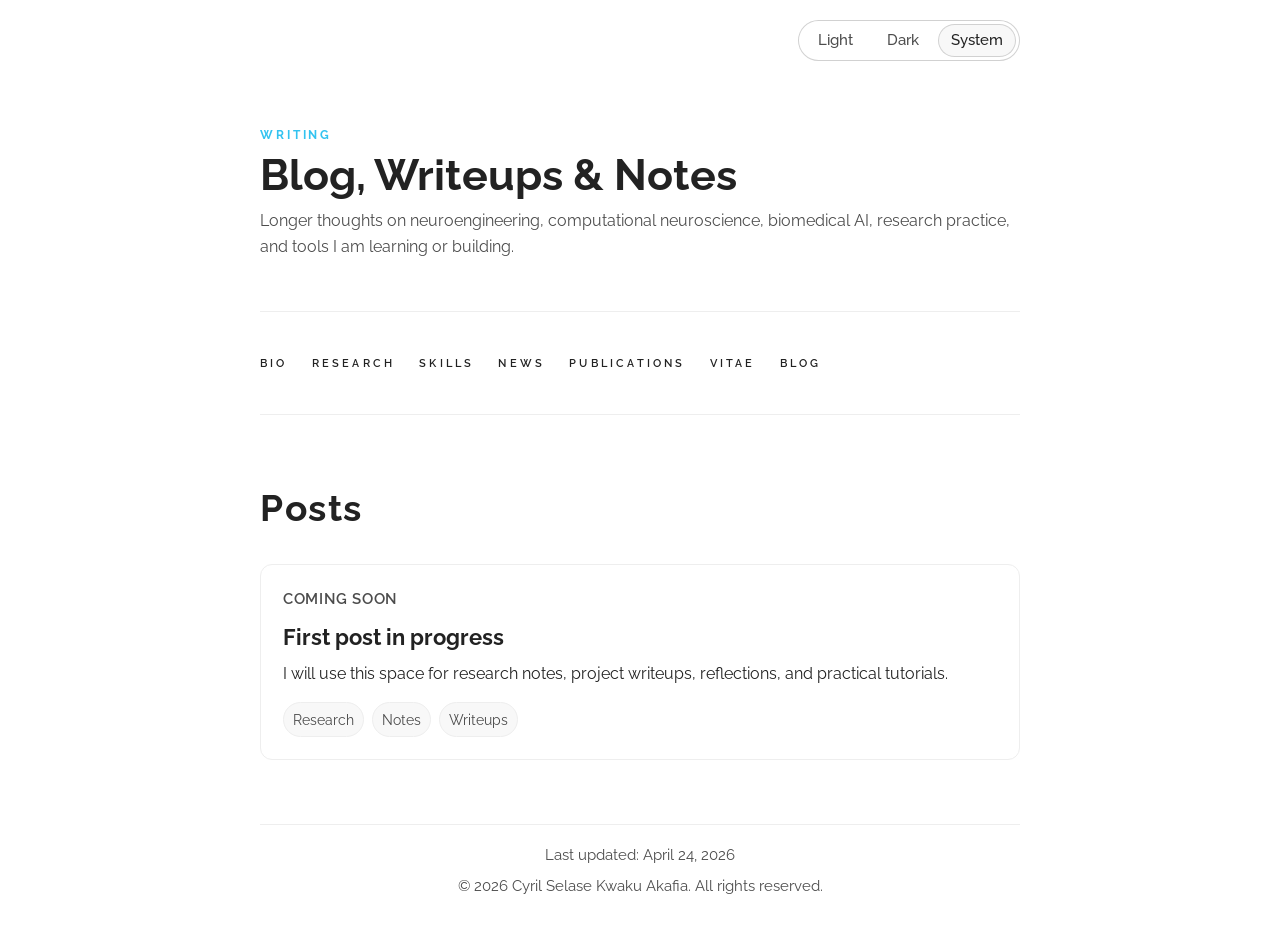
==== blog.html @ ffa727c6 "Add blog page and site sections" ====
<!DOCTYPE html>
<html lang="en">
<head>
  <meta charset="utf-8">
  <meta name="viewport" content="width=device-width, initial-scale=1">
  <title>Blog | Cyril Akafia</title>
  <meta name="description" content="Long-form notes, writeups, and articles by Cyril Akafia on neuroengineering, computational neuroscience, biomedical AI, and research life.">
  <meta name="author" content="Cyril Selase Kwaku Akafia">
  <meta name="theme-color" content="#ffffff">
  <link rel="canonical" href="https://cyrilakafia.github.io/blog.html">
  <meta property="og:type" content="website">
  <meta property="og:title" content="Blog | Cyril Akafia">
  <meta property="og:description" content="Long-form notes, writeups, and articles on neuroengineering, computational neuroscience, biomedical AI, and research life.">
  <meta property="og:url" content="https://cyrilakafia.github.io/blog.html">
  <meta property="og:image" content="https://cyrilakafia.github.io/assets/og-image.png">
  <meta property="og:image:type" content="image/png">
  <meta property="og:image:width" content="1200">
  <meta property="og:image:height" content="630">
  <meta property="og:image:alt" content="Illustrated portrait of Cyril Akafia">
  <meta name="twitter:card" content="summary_large_image">
  <meta name="twitter:title" content="Blog | Cyril Akafia">
  <meta name="twitter:description" content="Long-form notes, writeups, and articles on neuroengineering, computational neuroscience, biomedical AI, and research life.">
  <meta name="twitter:image" content="https://cyrilakafia.github.io/assets/og-image.png">
  <meta name="twitter:image:alt" content="Illustrated portrait of Cyril Akafia">
  <script>
    (() => {
      const resolveTheme = (choice, prefersDark) => {
        if (choice === "light" || choice === "dark") {
          return choice;
        }

        return prefersDark ? "dark" : "light";
      };

      try {
        const storedTheme = localStorage.getItem("theme");
        const prefersDark = window.matchMedia("(prefers-color-scheme: dark)").matches;
        const themeChoice = ["light", "dark", "system"].includes(storedTheme) ? storedTheme : "system";
        const theme = resolveTheme(themeChoice, prefersDark);
        document.documentElement.dataset.themeChoice = themeChoice;
        document.documentElement.dataset.theme = theme;
        const themeMeta = document.querySelector('meta[name="theme-color"]');
        if (themeMeta) {
          themeMeta.setAttribute("content", theme === "dark" ? "#0f1419" : "#ffffff");
        }
      } catch (error) {
        document.documentElement.dataset.themeChoice = "system";
        document.documentElement.dataset.theme = "light";
      }
    })();
  </script>
  <link rel="preconnect" href="https://fonts.googleapis.com">
  <link rel="preconnect" href="https://fonts.gstatic.com" crossorigin>
  <link href="https://fonts.googleapis.com/css2?family=Raleway:wght@300;400;500;600;700&display=swap" rel="stylesheet">
  <link rel="icon" type="image/png" href="assets/favicon.png">
  <link rel="shortcut icon" type="image/png" href="assets/favicon.png">
  <link rel="apple-touch-icon" href="assets/favicon.png">
  <link rel="stylesheet" href="styles.css">
  <script src="script.js" defer></script>
</head>
<body>
  <a class="skip-link" href="#main">Skip to content</a>
  <div class="site-container">
    <div class="site-actions">
      <div class="theme-switcher" role="group" aria-label="Color theme">
        <button class="theme-option" data-theme-choice="light" type="button" aria-pressed="false">Light</button>
        <button class="theme-option" data-theme-choice="dark" type="button" aria-pressed="false">Dark</button>
        <button class="theme-option" data-theme-choice="system" type="button" aria-pressed="false">System</button>
      </div>
    </div>

    <header class="page-header">
      <p class="eyebrow">Writing</p>
      <h1>Blog, Writeups & Notes</h1>
      <p class="intro-note">Longer thoughts on neuroengineering, computational neuroscience, biomedical AI, research practice, and tools I am learning or building.</p>
    </header>

    <nav class="site-nav">
      <a href="index.html#bio">Bio</a>
      <a href="index.html#research">Research</a>
      <a href="index.html#skills">Skills</a>
      <a href="index.html#news">News</a>
      <a href="index.html#publications">Publications</a>
      <a href="index.html#resume">Vitae</a>
      <a href="blog.html" aria-current="page">Blog</a>
    </nav>

    <main id="main">
      <section class="section">
        <h2>Posts</h2>
        <div class="post-list">
          <article class="post-card">
            <p class="post-meta">Coming soon</p>
            <h3>First post in progress</h3>
            <p>I will use this space for research notes, project writeups, reflections, and practical tutorials.</p>
            <ul class="tag-list">
              <li>Research</li>
              <li>Notes</li>
              <li>Writeups</li>
            </ul>
          </article>
        </div>

        <!--
          To add a new post preview, copy this block into .post-list:

          <article class="post-card">
            <p class="post-meta">Month Day, Year</p>
            <h3><a href="posts/my-post.html">Post title</a></h3>
            <p>One or two sentence summary of the post.</p>
            <ul class="tag-list">
              <li>Tag</li>
              <li>Tag</li>
            </ul>
          </article>

          If the post is long, create a separate HTML file such as posts/my-post.html.
        -->
      </section>
    </main>

    <footer class="site-footer">
      <div class="footer-grid">
        <div class="footer-note">Last updated: April 24, 2026</div>
        <div class="footer-note">&copy; 2026 Cyril Selase Kwaku Akafia. All rights reserved.</div>
      </div>
    </footer>
  </div>
</body>
</html>
---- styles.css ----
:root {
  --text: #222;
  --muted: rgba(0, 0, 0, 0.7);
  --line: #eee;
  --line-strong: rgba(0, 0, 0, 0.18);
  --accent: #33c3f0;
  --accent-soft: rgba(51, 195, 240, 0.12);
  --background: #fff;
  --surface: #fff;
  --surface-muted: #f8f8f8;
  --shadow: rgba(0, 0, 0, 0.15);
  --timeline: rgb(80, 80, 80);
}

html {
  scroll-behavior: smooth;
  color-scheme: light;
}

*,
*::before,
*::after {
  box-sizing: border-box;
}

html[data-theme="dark"] {
  color-scheme: dark;
  --text: #eef2f6;
  --muted: rgba(238, 242, 246, 0.72);
  --line: rgba(255, 255, 255, 0.12);
  --line-strong: rgba(255, 255, 255, 0.18);
  --accent: #7fd8ff;
  --accent-soft: rgba(127, 216, 255, 0.12);
  --background: #0f1419;
  --surface: #161d24;
  --surface-muted: #1d252e;
  --shadow: rgba(0, 0, 0, 0.38);
  --timeline: rgba(200, 214, 226, 0.78);
}

body {
  margin: 0;
  color: var(--text);
  background: var(--background);
  font-family: "Raleway", sans-serif;
  line-height: 1.6;
  transition: background-color 0.2s ease, color 0.2s ease;
}

a {
  color: inherit;
}

.skip-link {
  position: absolute;
  left: -9999px;
  top: 12px;
  z-index: 100;
  padding: 8px 12px;
  border: 1px solid var(--line-strong);
  border-radius: 6px;
  background: var(--surface);
  color: var(--text);
  box-shadow: 0 0 0 3px var(--accent);
}

.skip-link:focus {
  left: 12px;
}

button {
  -webkit-appearance: none;
  appearance: none;
  margin: 0;
}

img {
  max-width: 100%;
  display: block;
}

h1,
h2,
h3,
h4,
h5,
p,
ul {
  margin-top: 0;
}

h2 {
  letter-spacing: 0.1rem;
  font-size: 2.3rem;
  margin-bottom: 1.6rem;
}

.site-container {
  max-width: 800px;
  margin: 0 auto;
  padding: 0 20px 40px;
}

.site-actions {
  display: flex;
  justify-content: flex-end;
  padding-top: 20px;
}

.theme-switcher {
  display: inline-flex;
  align-items: center;
  gap: 4px;
  padding: 4px;
  border: 1px solid var(--line-strong);
  border-radius: 999px;
  background: var(--surface);
  line-height: 1;
}

.theme-option {
  min-width: 64px;
  padding: 8px 12px;
  border: none;
  border-radius: 999px;
  background: transparent;
  color: var(--muted);
  font: inherit;
  font-size: 0.95rem;
  font-weight: 500;
  line-height: 1;
  text-align: center;
  white-space: nowrap;
  cursor: pointer;
  -webkit-tap-highlight-color: transparent;
  transition: background-color 0.2s ease, box-shadow 0.2s ease, color 0.2s ease;
}

.theme-option:focus {
  outline: none;
}

.theme-option:focus-visible {
  outline: 2px solid var(--accent);
  outline-offset: 2px;
}

.theme-option:hover {
  color: var(--text);
}

.theme-option.active {
  background: var(--surface-muted);
  color: var(--text);
  box-shadow: 0 0 0 1px var(--line-strong);
}

.site-header {
  margin: 36px 0 60px;
}

.page-header {
  margin: 64px 0 52px;
}

.page-header h1 {
  margin-bottom: 0.7rem;
  font-size: 2.7rem;
  line-height: 1.05;
}

.eyebrow {
  margin-bottom: 0.4rem;
  color: var(--accent);
  font-size: 0.78rem;
  font-weight: 700;
  letter-spacing: 0.18rem;
  text-transform: uppercase;
}

.header-grid {
  display: grid;
  grid-template-columns: 220px minmax(0, 1fr);
  gap: 28px;
  align-items: start;
}

.profile-photo {
  width: 100%;
  border-radius: 14px;
}

.intro-column h1 {
  margin-bottom: 0;
  font-size: 2.25rem;
  line-height: 1.04;
}

.intro-role,
.intro-column p {
  margin-bottom: 0.35rem;
}

.intro-note {
  color: var(--muted);
}

.contact-line {
  font-weight: 500;
  overflow-wrap: anywhere;
}

.social-links,
.footer-links {
  display: flex;
  flex-wrap: wrap;
  align-items: center;
  gap: 8px;
  margin-top: 12px;
}

.social-links a,
.footer-links a {
  font-size: 1rem;
  font-weight: 500;
  text-decoration: underline;
  text-decoration-thickness: 1px;
  text-underline-offset: 0.16em;
  transition: color 0.2s ease;
}

.social-links a:hover,
.footer-links a:hover {
  color: var(--accent);
}

.social-links span,
.footer-links span {
  color: var(--muted);
}

.site-nav {
  display: none;
}

.site-nav a {
  text-transform: uppercase;
  font-size: 11px;
  font-weight: 600;
  letter-spacing: 0.2rem;
  text-decoration: none;
}

.section {
  border-top: 1px solid var(--line);
  padding: 4rem 0;
  scroll-margin-top: 90px;
}

.card-grid {
  display: grid;
  gap: 14px;
  margin-top: 1.2rem;
}

.info-card {
  border: 1px solid var(--line);
  border-radius: 10px;
  background: var(--surface);
  padding: 18px;
}

.info-card h3 {
  margin-bottom: 0.5rem;
  font-size: 1.05rem;
  line-height: 1.35;
}

.info-card p {
  margin-bottom: 0.6rem;
}

.info-card p:last-child {
  margin-bottom: 0;
}

.card-meta {
  color: var(--muted);
  font-size: 0.92rem;
}

.tag-list {
  display: flex;
  flex-wrap: wrap;
  gap: 8px;
  margin-bottom: 0;
  padding-left: 0;
  list-style: none;
}

.tag-list li {
  padding: 5px 9px;
  border: 1px solid var(--line);
  border-radius: 999px;
  background: var(--surface-muted);
  color: var(--muted);
  font-size: 0.9rem;
}

.post-list {
  display: grid;
  gap: 18px;
}

.post-card {
  border: 1px solid var(--line);
  border-radius: 12px;
  background: var(--surface);
  padding: 22px;
}

.post-card h3 {
  margin-bottom: 0.55rem;
  font-size: 1.35rem;
  line-height: 1.3;
}

.post-card h3 a {
  text-decoration-thickness: 1px;
  text-underline-offset: 0.16em;
}

.post-card p {
  margin-bottom: 0.85rem;
}

.post-card .tag-list {
  margin-top: 1rem;
}

.post-meta {
  color: var(--muted);
  font-size: 0.92rem;
  font-weight: 600;
  letter-spacing: 0.04rem;
  text-transform: uppercase;
}

.tabs {
  margin-top: 1.6rem;
}

.tab-nav {
  display: flex;
  flex-wrap: wrap;
  gap: 8px;
  list-style: none;
  border-bottom: 1px solid var(--line-strong);
  margin-bottom: 18px;
  padding: 0 0 0 5px;
}

.button {
  -webkit-appearance: none;
  appearance: none;
  display: inline-block;
  height: 32px;
  padding: 0 18px;
  border: 1px solid var(--line-strong);
  border-bottom: none;
  border-radius: 4px 4px 0 0;
  background: var(--surface);
  color: var(--muted);
  font-family: inherit;
  font-size: 13px;
  font-weight: 500;
  line-height: 32px;
  text-transform: none;
  cursor: pointer;
}

.button.active {
  border-bottom: 1px solid var(--surface);
  color: var(--text);
  font-weight: 600;
}

.button.link-button {
  height: 26px;
  padding: 0 18px;
  border: 1px solid var(--line-strong);
  border-radius: 4px;
  line-height: 26px;
  text-decoration: none;
}

.tab-pane {
  display: none;
}

.tab-pane.active {
  display: block;
}

.compact-list {
  margin-bottom: 0;
  padding-left: 18px;
}

.compact-list li {
  margin-bottom: 10px;
}

.paper {
  margin-bottom: 22px;
}

.paper .title {
  margin-bottom: 4px;
}

.paper p {
  margin-bottom: 3px;
}

.paper-buttons {
  margin-top: 8px;
}

.paper-buttons .button {
  height: auto;
  padding: 6px 14px;
  border: 1px solid var(--line-strong);
  border-radius: 999px;
  background: var(--surface);
  color: var(--text);
  font-size: 0.9rem;
  line-height: 1.2;
  text-decoration: none;
}

.paper-buttons .button:hover {
  border-color: var(--accent);
  color: var(--accent);
}

.timeline {
  position: relative;
  width: 100%;
  max-width: 800px;
  margin: 20px auto 0;
  padding: 1em 0;
  list-style-type: none;
}

.timeline::before {
  position: absolute;
  left: 50%;
  top: 0;
  content: " ";
  display: block;
  width: 6px;
  height: 100%;
  margin-left: -3px;
  background: linear-gradient(to bottom, transparent 0%, var(--timeline) 8%, var(--timeline) 92%, transparent 100%);
  z-index: 5;
}

.timeline li {
  padding: 1em 0;
}

.timeline li::after {
  content: "";
  display: block;
  clear: both;
}

.direction-l,
.direction-r {
  position: relative;
  width: calc(50% - 30px);
}

.direction-l {
  float: left;
  text-align: right;
}

.direction-r {
  float: right;
}

.flag-wrapper {
  position: relative;
  display: flex;
  flex-direction: column;
  gap: 8px;
  text-align: inherit;
}

.direction-l .flag-wrapper {
  align-items: flex-end;
}

.direction-r .flag-wrapper {
  align-items: flex-start;
}

.flag {
  position: relative;
  display: inline-block;
  background: var(--surface-muted);
  padding: 6px 10px;
  border-radius: 5px;
  font-weight: 600;
  text-align: left;
}

.direction-l .flag {
  box-shadow: -1px 1px 1px var(--shadow), 0 0 1px var(--shadow);
}

.direction-r .flag {
  box-shadow: 1px 1px 1px var(--shadow), 0 0 1px var(--shadow);
}

.direction-l .flag::before,
.direction-r .flag::before {
  position: absolute;
  top: 50%;
  right: -40px;
  content: " ";
  display: block;
  width: 20px;
  height: 20px;
  margin-top: -10px;
  background: var(--surface);
  border-radius: 10px;
  border: 4px solid var(--timeline);
  z-index: 10;
}

.direction-r .flag::before {
  left: -40px;
}

.direction-l .flag::after {
  content: "";
  position: absolute;
  left: 100%;
  top: 50%;
  width: 0;
  height: 0;
  margin-top: -8px;
  border: solid transparent;
  border-left-color: var(--surface-muted);
  border-width: 8px;
}

.direction-r .flag::after {
  content: "";
  position: absolute;
  right: 100%;
  top: 50%;
  width: 0;
  height: 0;
  margin-top: -8px;
  border: solid transparent;
  border-right-color: var(--surface-muted);
  border-width: 8px;
}

.time-wrapper {
  display: block;
  line-height: 1.2em;
  font-size: 0.67em;
  color: var(--muted);
}

.time {
  display: inline-block;
  padding: 4px 6px;
  background: var(--surface-muted);
}

.desc {
  margin: 1em 0.75em 0 0;
  font-size: 0.85em;
  line-height: 1.6em;
}

.direction-r .desc {
  margin: 1em 0 0 0.75em;
}

.site-footer {
  border-top: 1px solid var(--line);
  padding-top: 18px;
  color: var(--muted);
}

.footer-grid {
  display: grid;
  grid-template-columns: 1fr;
  gap: 6px;
  align-items: start;
  text-align: center;
}

.footer-note {
  font-size: 0.95rem;
  color: var(--muted);
}

@media (min-width: 750px) {
  .site-nav {
    position: sticky;
    top: 0;
    z-index: 20;
    display: flex;
    flex-wrap: wrap;
    gap: 16px 24px;
    height: 6.5rem;
    align-items: center;
    align-content: center;
    background: var(--background);
    border-top: 1px solid var(--line);
    border-bottom: 1px solid var(--line);
  }

  .site-nav + main .section:first-child {
    border-top-width: 0;
  }

  .card-grid {
    grid-template-columns: repeat(2, minmax(0, 1fr));
  }
}

@media (max-width: 749px) {
  .site-container {
    padding: 0 16px 32px;
  }

  .site-actions {
    padding-top: 14px;
  }

  .site-header {
    margin: 24px 0 42px;
  }

  .page-header {
    margin: 42px 0 36px;
  }

  .page-header h1 {
    font-size: 2.1rem;
  }

  .header-grid {
    grid-template-columns: 1fr;
    gap: 22px;
  }

  .profile-column {
    display: flex;
    justify-content: center;
  }

  .profile-photo {
    max-width: 240px;
    margin: 0 auto;
  }

  .section {
    padding: 3rem 0;
    scroll-margin-top: 0;
  }

  .footer-grid {
    grid-template-columns: 1fr;
  }
}

@media (max-width: 860px), (pointer: coarse) {
  .timeline {
    --mobile-timeline-axis: 11px;
    width: 100%;
    margin-top: 24px;
    padding: 0;
  }

  .timeline::before {
    left: var(--mobile-timeline-axis);
    width: 2px;
    margin-left: 0;
    transform: translateX(-50%);
  }

  .timeline li {
    position: relative;
    padding: 0 0 1.8em 36px;
  }

  .timeline li::before {
    content: "";
    position: absolute;
    left: var(--mobile-timeline-axis);
    top: 8px;
    width: 18px;
    height: 18px;
    border: 4px solid var(--timeline);
    border-radius: 999px;
    background: var(--background);
    transform: translateX(-50%);
    z-index: 10;
  }

  .direction-l,
  .direction-r {
    float: none;
    width: 100%;
    padding-left: 0;
    text-align: left;
  }

  .direction-l .flag-wrapper,
  .direction-r .flag-wrapper {
    align-items: flex-start;
    text-align: left;
  }

  .direction-l .flag::before,
  .direction-r .flag::before {
    display: none;
  }

  .direction-l .flag::after,
  .direction-r .flag::after {
    display: none;
  }

  .flag {
    max-width: 100%;
    overflow-wrap: break-word;
  }

  .time-wrapper,
  .direction-l .time-wrapper,
  .direction-r .time-wrapper {
    display: block;
    margin-top: 0;
  }

  .desc,
  .direction-r .desc {
    margin: 0.65em 0 0;
    padding: 0;
    text-align: left;
  }

  .desc a {
    overflow-wrap: anywhere;
  }
}

@media (max-width: 660px) {
  h2 {
    font-size: 1.9rem;
    margin-bottom: 1.2rem;
  }

  .intro-column h1 {
    font-size: 1.75rem;
  }

  .social-links {
    gap: 6px;
  }

  .tab-nav {
    flex-wrap: nowrap;
    overflow-x: auto;
    gap: 6px;
    margin-left: -4px;
    margin-right: -4px;
    padding: 0 4px 2px;
    scrollbar-width: none;
  }

  .tab-nav::-webkit-scrollbar {
    display: none;
  }

  .tab-nav .button {
    flex: 0 0 auto;
    white-space: nowrap;
    padding: 0 14px;
  }
}

@media (max-width: 480px) {
  .site-container {
    padding: 0 14px 26px;
  }

  .site-actions {
    justify-content: center;
  }

  .theme-option {
    min-width: 58px;
    padding: 8px 9px;
    font-size: 0.88rem;
  }

  .intro-column h1 {
    font-size: 1.5rem;
  }

  .button {
    font-size: 12px;
  }

  .paper-buttons .button {
    font-size: 0.86rem;
  }
}
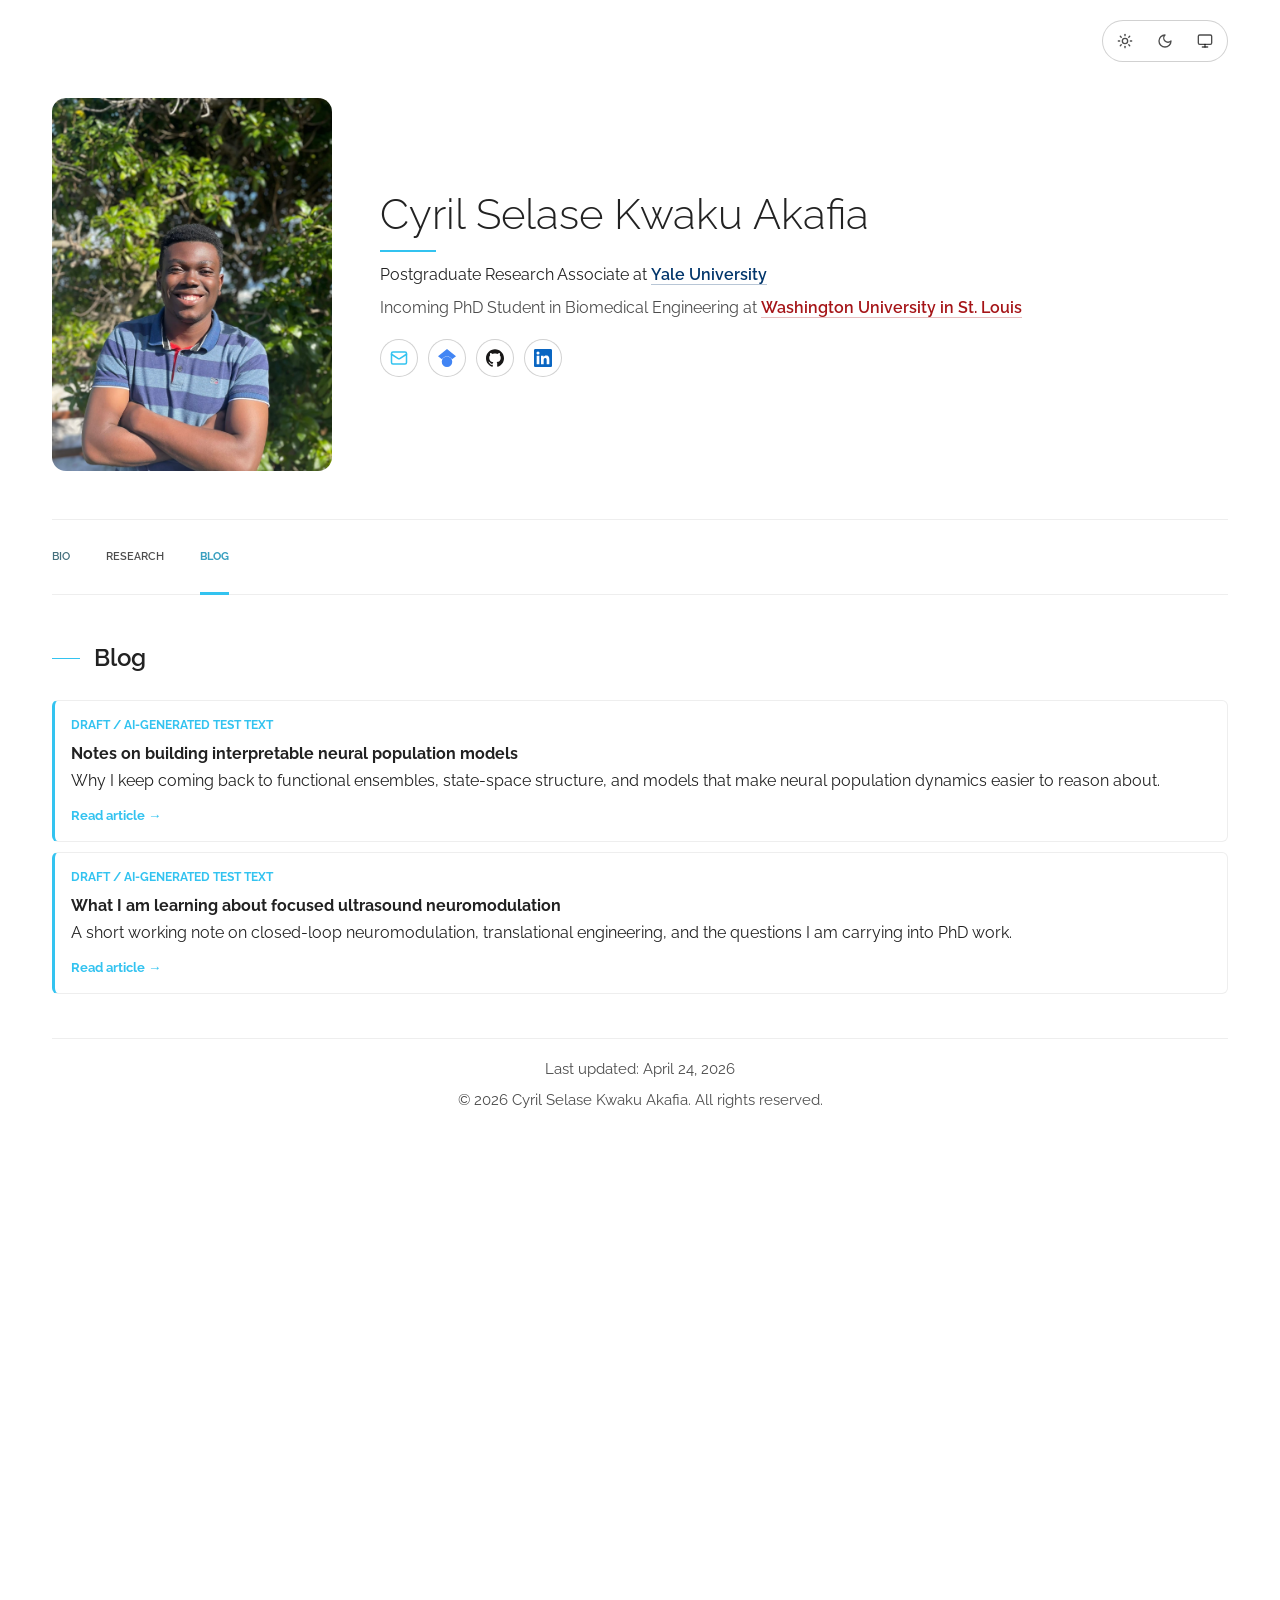
==== commit 60ec0997: "Merge homepage restructure and markdown blog # Conflicts: #	index.html #	sitemap.xml #	styles.css" ====
--- a/blog.html
+++ b/blog.html
@@ -4,127 +4,12 @@
   <meta charset="utf-8">
   <meta name="viewport" content="width=device-width, initial-scale=1">
   <title>Blog | Cyril Akafia</title>
-  <meta name="description" content="Long-form notes, writeups, and articles by Cyril Akafia on neuroengineering, computational neuroscience, biomedical AI, and research life.">
-  <meta name="author" content="Cyril Selase Kwaku Akafia">
-  <meta name="theme-color" content="#ffffff">
-  <link rel="canonical" href="https://cyrilakafia.github.io/blog.html">
-  <meta property="og:type" content="website">
-  <meta property="og:title" content="Blog | Cyril Akafia">
-  <meta property="og:description" content="Long-form notes, writeups, and articles on neuroengineering, computational neuroscience, biomedical AI, and research life.">
-  <meta property="og:url" content="https://cyrilakafia.github.io/blog.html">
-  <meta property="og:image" content="https://cyrilakafia.github.io/assets/og-image.png">
-  <meta property="og:image:type" content="image/png">
-  <meta property="og:image:width" content="1200">
-  <meta property="og:image:height" content="630">
-  <meta property="og:image:alt" content="Illustrated portrait of Cyril Akafia">
-  <meta name="twitter:card" content="summary_large_image">
-  <meta name="twitter:title" content="Blog | Cyril Akafia">
-  <meta name="twitter:description" content="Long-form notes, writeups, and articles on neuroengineering, computational neuroscience, biomedical AI, and research life.">
-  <meta name="twitter:image" content="https://cyrilakafia.github.io/assets/og-image.png">
-  <meta name="twitter:image:alt" content="Illustrated portrait of Cyril Akafia">
-  <script>
-    (() => {
-      const resolveTheme = (choice, prefersDark) => {
-        if (choice === "light" || choice === "dark") {
-          return choice;
-        }
-
-        return prefersDark ? "dark" : "light";
-      };
-
-      try {
-        const storedTheme = localStorage.getItem("theme");
-        const prefersDark = window.matchMedia("(prefers-color-scheme: dark)").matches;
-        const themeChoice = ["light", "dark", "system"].includes(storedTheme) ? storedTheme : "system";
-        const theme = resolveTheme(themeChoice, prefersDark);
-        document.documentElement.dataset.themeChoice = themeChoice;
-        document.documentElement.dataset.theme = theme;
-        const themeMeta = document.querySelector('meta[name="theme-color"]');
-        if (themeMeta) {
-          themeMeta.setAttribute("content", theme === "dark" ? "#0f1419" : "#ffffff");
-        }
-      } catch (error) {
-        document.documentElement.dataset.themeChoice = "system";
-        document.documentElement.dataset.theme = "light";
-      }
-    })();
-  </script>
-  <link rel="preconnect" href="https://fonts.googleapis.com">
-  <link rel="preconnect" href="https://fonts.gstatic.com" crossorigin>
-  <link href="https://fonts.googleapis.com/css2?family=Raleway:wght@300;400;500;600;700&display=swap" rel="stylesheet">
-  <link rel="icon" type="image/png" href="assets/favicon.png">
-  <link rel="shortcut icon" type="image/png" href="assets/favicon.png">
-  <link rel="apple-touch-icon" href="assets/favicon.png">
-  <link rel="stylesheet" href="styles.css">
-  <script src="script.js" defer></script>
+  <meta name="description" content="Blog posts and notes by Cyril Akafia.">
+  <meta name="robots" content="noindex">
+  <link rel="canonical" href="https://cyrilakafia.github.io/#blog">
+  <meta http-equiv="refresh" content="0; url=index.html#blog">
 </head>
 <body>
-  <a class="skip-link" href="#main">Skip to content</a>
-  <div class="site-container">
-    <div class="site-actions">
-      <div class="theme-switcher" role="group" aria-label="Color theme">
-        <button class="theme-option" data-theme-choice="light" type="button" aria-pressed="false">Light</button>
-        <button class="theme-option" data-theme-choice="dark" type="button" aria-pressed="false">Dark</button>
-        <button class="theme-option" data-theme-choice="system" type="button" aria-pressed="false">System</button>
-      </div>
-    </div>
-
-    <header class="page-header">
-      <p class="eyebrow">Writing</p>
-      <h1>Blog, Writeups & Notes</h1>
-      <p class="intro-note">Longer thoughts on neuroengineering, computational neuroscience, biomedical AI, research practice, and tools I am learning or building.</p>
-    </header>
-
-    <nav class="site-nav">
-      <a href="index.html#bio">Bio</a>
-      <a href="index.html#research">Research</a>
-      <a href="index.html#skills">Skills</a>
-      <a href="index.html#news">News</a>
-      <a href="index.html#publications">Publications</a>
-      <a href="index.html#resume">Vitae</a>
-      <a href="blog.html" aria-current="page">Blog</a>
-    </nav>
-
-    <main id="main">
-      <section class="section">
-        <h2>Posts</h2>
-        <div class="post-list">
-          <article class="post-card">
-            <p class="post-meta">Coming soon</p>
-            <h3>First post in progress</h3>
-            <p>I will use this space for research notes, project writeups, reflections, and practical tutorials.</p>
-            <ul class="tag-list">
-              <li>Research</li>
-              <li>Notes</li>
-              <li>Writeups</li>
-            </ul>
-          </article>
-        </div>
-
-        <!--
-          To add a new post preview, copy this block into .post-list:
-
-          <article class="post-card">
-            <p class="post-meta">Month Day, Year</p>
-            <h3><a href="posts/my-post.html">Post title</a></h3>
-            <p>One or two sentence summary of the post.</p>
-            <ul class="tag-list">
-              <li>Tag</li>
-              <li>Tag</li>
-            </ul>
-          </article>
-
-          If the post is long, create a separate HTML file such as posts/my-post.html.
-        -->
-      </section>
-    </main>
-
-    <footer class="site-footer">
-      <div class="footer-grid">
-        <div class="footer-note">Last updated: April 24, 2026</div>
-        <div class="footer-note">&copy; 2026 Cyril Selase Kwaku Akafia. All rights reserved.</div>
-      </div>
-    </footer>
-  </div>
+  <p><a href="index.html#blog">Continue to the blog.</a></p>
 </body>
 </html>
